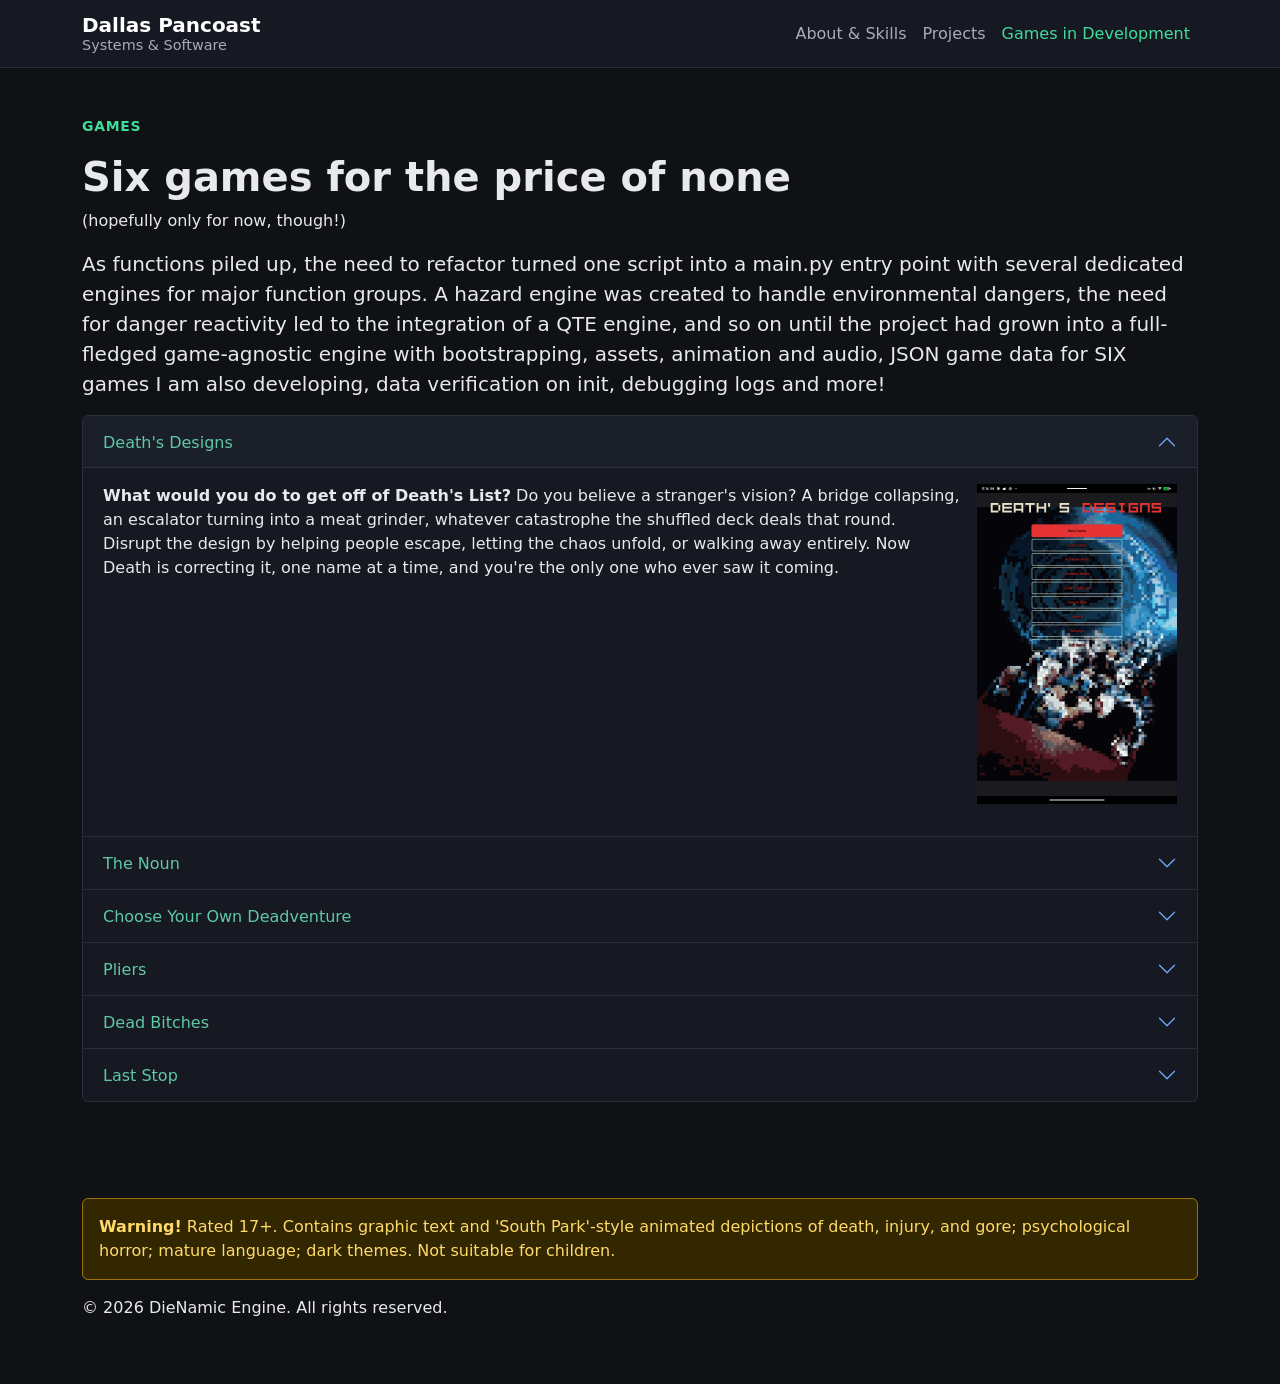
==== games.html @ f977ebdd "Add PNG favicon and contain footers on all pages" ====
<!DOCTYPE html>
<html lang="en" data-bs-theme="dark">

<head>
  <title>Games in Development</title>
  <meta charset="utf-8">
  <meta name="viewport" content="width=device-width, initial-scale=1">
  <!-- Favicon -->
  <link rel="icon" href="assets/images/icon.png" type="image/png">

    <!-- Bootstrap 5 CSS (must load BEFORE style.css so these overrides win, like reverse Python 
    where last function defined loads even if there's duplicates) -->
  <link href="https://cdn.jsdelivr.net/npm/bootstrap@5.3.8/dist/css/bootstrap.min.css" rel="stylesheet"
    integrity="sha384-sRIl4kxILFvY47J16cr9ZwB07vP4J8+LH7qKQnuqkuIAvNWLzeN8tE5YBujZqJLB" crossorigin="anonymous">

  <!-- Site styles -->
  <link rel="stylesheet" href="style.css">

  <!-- jQuery (only used to load the navbar) -->
  <script src="https://code.jquery.com/jquery-3.7.1.min.js"></script>
</head>

<body>
  <a href ="#main-content" class="visually-hidden-focusable">Skip to main content</a>
  <!-- Navbar gets added here -->
  <div id="nav-placeholder"></div>
  <main id="main-content" class="container py-5">
    <p class="eyebrow">Games</p>
    <h1 class="display-6 fw-bold">Six games for the price of none</h1>
    <p>(hopefully only for now, though!)</p>

    <p class="lead">
      As functions piled up, the need to refactor turned one script into a main.py entry point with several
      dedicated engines for major function groups. A hazard engine was created to handle environmental dangers,
      the need for danger reactivity led to the integration of a QTE engine, and so on until
      the project had grown into a full-fledged game-agnostic engine with bootstrapping, assets, animation and audio,
      JSON game data for SIX games I am also developing, data verification on init, debugging logs and more!
    </p>

    <div class="accordion" id="gamesAccordion">
      <div class="accordion-item">
        <h2 class="accordion-header">
          <button class="accordion-button" type="button" data-bs-toggle="collapse"
            data-bs-target="#panelsStayOpen-collapseOne" aria-expanded="true"
            aria-controls="panelsStayOpen-collapseOne">
            Death's Designs
          </button>
        </h2>
        <div id="panelsStayOpen-collapseOne" class="accordion-collapse collapse show">
          <div class="accordion-body clearfix">
            <!-- This title image was taken on a tablet, so it has a different aspect ratio than the others.-->
            <img src="assets/images/dd_title.png" class="d-block mx-auto float-md-end ms-md-3 mb-3" alt="Death's Designs game title screen - one of several that alternates every new game" width="200" height="320">
            <strong>What would you do to get off of Death's List?</strong> Do you believe a stranger's vision? A bridge collapsing, an
            escalator turning into a meat grinder, whatever catastrophe the shuffled deck deals that round.<br>Disrupt
            the design by helping people escape, letting the chaos unfold, or walking away entirely. Now Death is
            correcting it, one name at a time, and you're the only one who ever saw it coming.
          </div>
        </div>
      </div>
      <div class="accordion-item">
        <h2 class="accordion-header">
          <button class="accordion-button collapsed" type="button" data-bs-toggle="collapse"
            data-bs-target="#panelsStayOpen-collapseTwo" aria-expanded="false"
            aria-controls="panelsStayOpen-collapseTwo">
            The Noun
          </button>
        </h2>
        <div id="panelsStayOpen-collapseTwo" class="accordion-collapse collapse">
          <div class="accordion-body clearfix">
            <img src="assets/images/noun_title.png" class="d-block mx-auto float-md-end ms-md-3 mb-3" alt="The Noun game title screen - a dog, mid-transformation into ..something else" width="200">
            <strong>Among Us with a twist.</strong> An Antarctic research outpost, cut off for the season, twelve people
            who all know each other ..or so they think. Something arrived with a helicopter crash, and it can wear a
            face perfectly enough that even the people who see it every day can't tell. Investigate, run tests, confront
            people you have to keep working alongside no matter what you suspect. If you keep getting it wrong, you'll
            tank your reputation and risk handing the thing your whole crew.
          </div>
        </div>
      </div>
      <div class="accordion-item">
        <h2 class="accordion-header">
          <button class="accordion-button collapsed" type="button" data-bs-toggle="collapse"
            data-bs-target="#panelsStayOpen-collapseThree" aria-expanded="false"
            aria-controls="panelsStayOpen-collapseThree">
            Choose Your Own Deadventure
          </button>
        </h2>
        <div id="panelsStayOpen-collapseThree" class="accordion-collapse collapse">
          <div class="accordion-body clearfix">
            <img src="assets/images/cyod_title.png" class="d-block mx-auto float-md-end ms-md-3 mb-3" alt="Choose Your Own Deadventure game title screen - blank for now as no poster has been made for it yet" width="200">
            <strong>Simple actions, complex consequences</strong> A true branching-node adventure, not
            a linear game with the occasional fork — every scene is a real decision point, and every decision can save
            someone or cost them. Death's shuffled a kill order for your friend group behind the scenes, and the only
            warning is a phone call you can choose to ignore.
          </div>
        </div>
      </div>
      <div class="accordion-item">
        <h2 class="accordion-header">
          <button class="accordion-button collapsed" type="button" data-bs-toggle="collapse"
            data-bs-target="#panelsStayOpen-collapseFour" aria-expanded="false"
            aria-controls="panelsStayOpen-collapseFour">
            Pliers
          </button>
        </h2>
        <div id="panelsStayOpen-collapseFour" class="accordion-collapse collapse">
          <div class="accordion-body clearfix">
            <img src="assets/images/pliers_title.png" class="d-block mx-auto float-md-end ms-md-3 mb-3" alt="Pliers game title screen - an open mouth with several missing teeth" width="200">
            <strong>The Saw-knockoff. The Sawkoff.</strong> 
              You wake up not knowing where you are, accused of something by a faceless voice. 
              Before you've even seen the room, an opening quiz, answered under duress, decides what 
              you did and how guilty you actually are.
              <br>Everything downstream traces back to those answers: the hazards Needlenose builds 
              for you, how the other four captives treat you, and the exact shape of the trap waiting 
              at the end. He calls the whole apparatus The Vise. Nobody in it got there by accident, 
              including you.
          </div>
        </div>
      </div>
      <div class="accordion-item">
        <h2 class="accordion-header">
          <button class="accordion-button collapsed" type="button" data-bs-toggle="collapse"
            data-bs-target="#panelsStayOpen-collapseFive" aria-expanded="false"
            aria-controls="panelsStayOpen-collapseFive">
            Dead Bitches
          </button>
        </h2>
        <div id="panelsStayOpen-collapseFive" class="accordion-collapse collapse">
          <div class="accordion-body clearfix">
            <img src="assets/images/db_title.png" class="d-block mx-auto float-md-end ms-md-3 mb-3" alt="Dead Bitches game title screen with no background as no poster has been made for it yet" width="200">
            <strong>Nightmare on Elm Street-inspired Nonsense</strong> 
            A fifteen-member high-school roster gets picked off across one very bad week by 
            Frederick, who doesn't need a weapon or an open door: he attacks through dreams.
            <br>
            Fall asleep and you're vulnerable. Stay awake too long and you're a wreck. Everyone 
            you know is on the same clock, counting down to a Friday night nobody sleeps through.
          </div>
        </div>
      </div>
      <div class="accordion-item">
        <h2 class="accordion-header">
          <button class="accordion-button collapsed" type="button" data-bs-toggle="collapse"
            data-bs-target="#panelsStayOpen-collapseSix" aria-expanded="false"
            aria-controls="panelsStayOpen-collapseSix">
            Last Stop
          </button>
        </h2>
        <div id="panelsStayOpen-collapseSix" class="accordion-collapse collapse">
          <div class="accordion-body clearfix">
            <img src="assets/images/ls_title.png" class="d-block mx-auto float-md-end ms-md-3 mb-3" alt="Last Stop game title screen with no background as no poster has been made for it yet" width="200" height="445">
            <strong>Is it a prequel, a sequel ..or both?</strong> 
            A linear story set years before Death's Designs. Somebody else had the vision: 
            a stranger who may not even be alive. Now you're collateral damage in a plan that 
            might already have taken itself to the grave.
          </div>
        </div>
      </div>
    </div>
  </main>
  <footer class="container py-5">
    <div class="alert alert-warning">
      <!-- This footer comes with a warning for people with a low tolerance for graphic content -->
      <strong>Warning!</strong> Rated 17+. Contains graphic text and 'South Park'-style animated depictions of death,
      injury, and gore; psychological horror; mature language; dark themes. Not suitable for children.
      <!-- This footer comes with a warning for people with a low tolerance for graphic content -->
    </div>
    <p>&copy; 2026 DieNamic Engine. All rights reserved.</p>
  </footer>
  <script>
    // Load only the #site-nav element from navbar.html
      $("#nav-placeholder").load("navbar.html #site-nav", function () {
      const page = location.pathname.split("/").pop() || "index.html";
      $('#site-nav .nav-link[href="' + page + '"]')
          .addClass("active")
          .attr("aria-current", "page");
      });
  </script>
  <script src="https://cdn.jsdelivr.net/npm/bootstrap@5.3.8/dist/js/bootstrap.bundle.min.js"
    integrity="sha384-FKyoEForCGlyvwx9Hj09JcYn3nv7wiPVlz7YYwJrWVcXK/BmnVDxM+D2scQbITxI"
    crossorigin="anonymous"></script>

</body>

</html>
---- style.css ----
/* Remap Bootstrap's own variables so its components use these colors. */
:root,
[data-bs-theme="dark"] {
  --bs-body-bg: #0f1115;
  /* page background (darkest tone) */
  --bs-body-color: #e8e9ed;
  /* normal text */
  --bs-emphasis-color: #ffffff;
  /* high-emphasis text */
  --bs-secondary-color: #a7acba;
  /* muted text */
  --bs-border-color: #2a2f3d;
  /* borders between surfaces */
  --bs-border-color-translucent: #2a2f3d;
  --bs-tertiary-bg: #1b1f2a;
  /* highlighted panels */
  --bs-link-color: #7db8ff;
  --bs-link-hover-color: #a4d0ff;
  --bs-link-color-rgb: 125, 184, 255;
  --bs-primary: #3fdc9a;
  /* mint accent */
  --bs-primary-rgb: 63, 220, 154;
  --bs-primary-text-emphasis: #5ec9a4;
  --bs-focus-ring-color: rgba(255, 209, 102, 0.6);

  /* My own variables (Bootstrap doesn't use these) */
  --bg-elevated: #161922;
  /* raised panels (middle tone) */
  --focus-ring: #ffd166;
}

.accordion {
  --bs-accordion-bg: var(--bg-elevated);
  /* closed item: middle tone */
  --bs-accordion-border-color: var(--bs-border-color);
  --bs-accordion-btn-color: var(--bs-primary-text-emphasis);
  /* mint header text - who doesn't like a mint? */
  --bs-accordion-active-bg: var(--bs-tertiary-bg);
  /* open header: highlight tone */
  --bs-accordion-active-color: var(--bs-primary-text-emphasis);
  --bs-accordion-btn-focus-border-color: var(--focus-ring);
  --bs-accordion-btn-focus-box-shadow: 0 0 0 0.2rem var(--bs-focus-ring-color);
}

.eyebrow {
  font-size: 0.875rem;
  font-weight: 600;
  color: var(--bs-primary);
  text-transform: uppercase;
  letter-spacing: 0.05em;
}

/* Nav: raised middle tone, muted links, mint for the current page */
.site-nav {
  --bs-navbar-color: var(--bs-secondary-color);
  --bs-navbar-hover-color: var(--bs-body-color);
  --bs-navbar-active-color: var(--bs-primary);
  background-color: var(--bg-elevated);
  border-bottom: 1px solid var(--bs-border-color);
}

/* Brand: name stacked over a muted tagline */
.site-brand {
  display: flex;
  flex-direction: column;
  /* stack the two spans vertically */
  line-height: 1.2;
  /* tighten the gap between the lines */
}

.site-brand-name {
  font-weight: 700;
  color: var(--bs-emphasis-color);
  /* bright white */
}

.site-brand-tag {
  font-size: 0.9rem;
  color: var(--bs-secondary-color);
  /* the muted grey the nav links use */
}

/* Only applies while the navbar is collapsed (below md) */
@media (max-width: 767.98px) {
  .site-nav .navbar-nav {
    padding-top: 0.5rem;
    border-top: 1px solid var(--bs-border-color);
    margin-top: 0.5rem;
  }
}

/* Carousel: same-height slides, captions and barsbelow the image */
#game-carousel img {
  height: 480px;
  object-fit: contain;
  /* fit whole image inside, no cropping */
  background-color: var(--bg-elevated);
  /* fills the empty space beside tall images */
  border-radius: var(--bs-border-radius);
}

.carousel-caption-below {
  padding-top: 0.75rem;
  text-align: center;
  color: var(--bs-secondary-color);
  font-size: 0.9rem;
}

#game-carousel .carousel-indicators {
  position: static;
  /* sit in normal flow, below the caption */
  margin: 0.75rem 0 0;
}

#game-carousel .carousel-indicators [data-bs-target] {
  background-color: var(--bs-primary);
  /* mint bars */
}

#game-carousel .carousel-control-prev,
#game-carousel .carousel-control-next {
  height: 480px;
  /* arrows centre on the image, not image + caption */
}
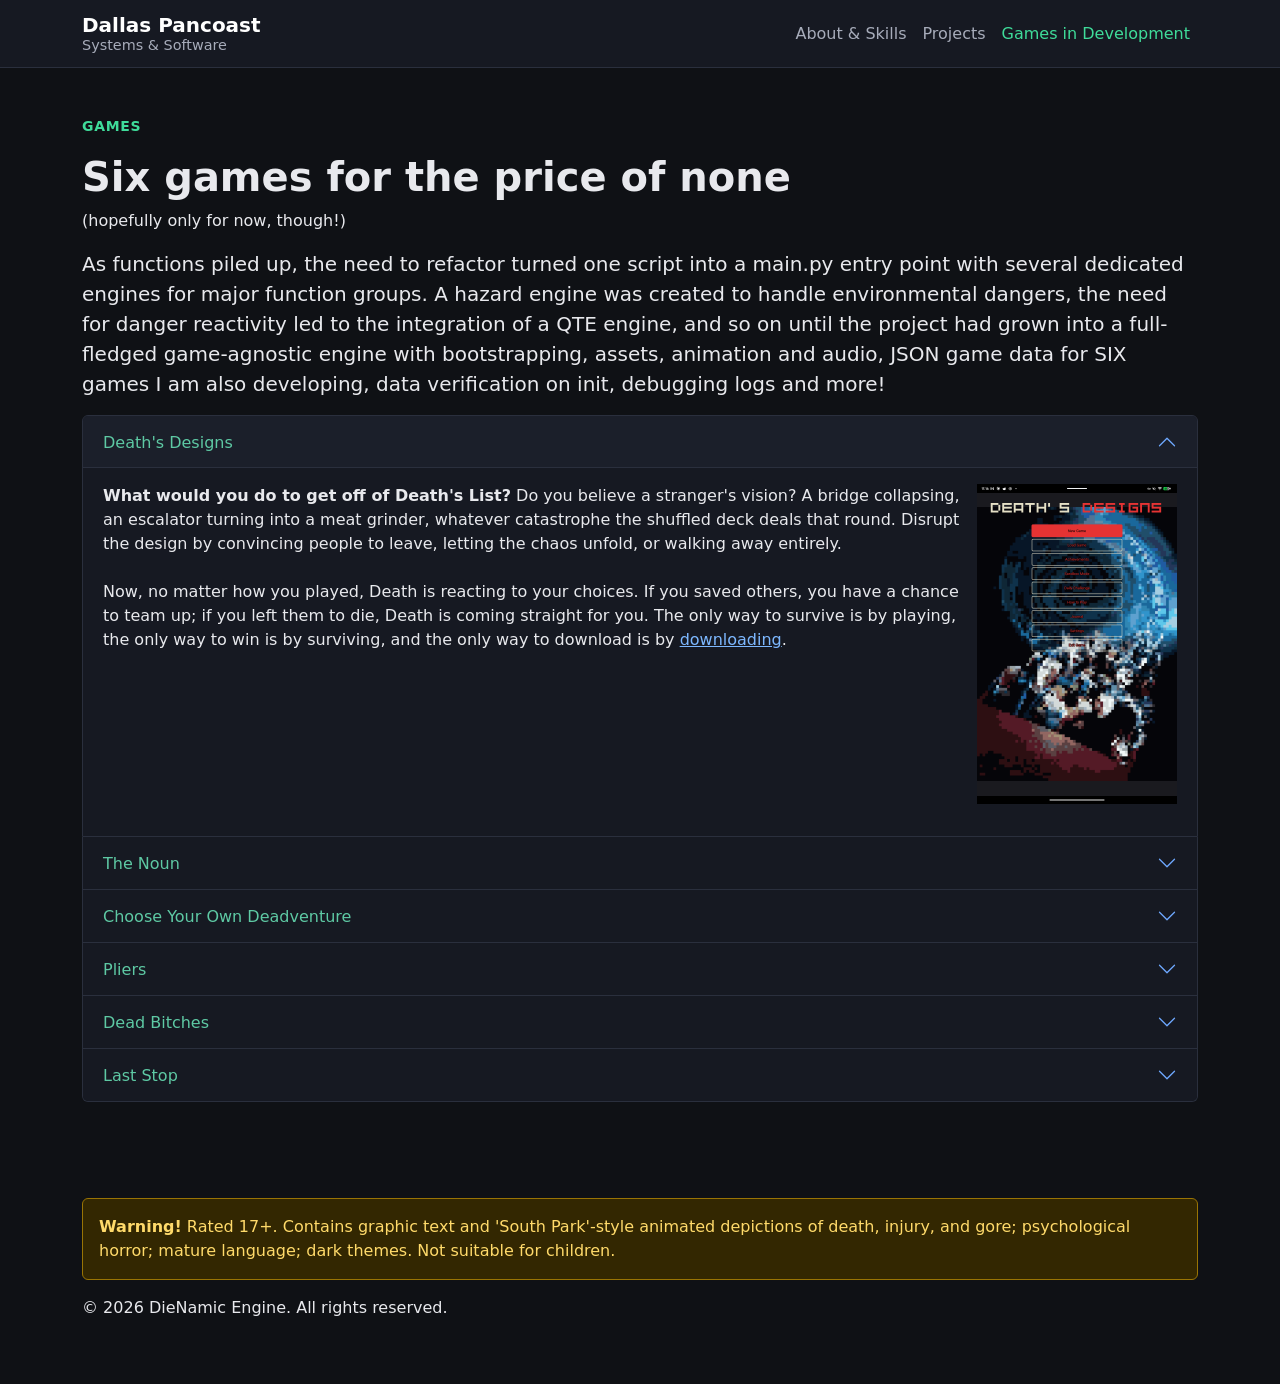
==== commit c6acdcfe: "Update Death's Designs description with Play Store link; fix duplicate height on Last Stop image" ====
--- a/games.html
+++ b/games.html
@@ -8,7 +8,7 @@
   <!-- Favicon -->
   <link rel="icon" href="assets/images/icon.png" type="image/png">
 
-    <!-- Bootstrap 5 CSS (must load BEFORE style.css so these overrides win, like reverse Python 
+  <!-- Bootstrap 5 CSS (must load BEFORE style.css so these overrides win, like reverse Python 
     where last function defined loads even if there's duplicates) -->
   <link href="https://cdn.jsdelivr.net/npm/bootstrap@5.3.8/dist/css/bootstrap.min.css" rel="stylesheet"
     integrity="sha384-sRIl4kxILFvY47J16cr9ZwB07vP4J8+LH7qKQnuqkuIAvNWLzeN8tE5YBujZqJLB" crossorigin="anonymous">
@@ -21,7 +21,7 @@
 </head>
 
 <body>
-  <a href ="#main-content" class="visually-hidden-focusable">Skip to main content</a>
+  <a href="#main-content" class="visually-hidden-focusable">Skip to main content</a>
   <!-- Navbar gets added here -->
   <div id="nav-placeholder"></div>
   <main id="main-content" class="container py-5">
@@ -37,37 +37,47 @@
       JSON game data for SIX games I am also developing, data verification on init, debugging logs and more!
     </p>
 
-    <div class="accordion" id="gamesAccordion">
+    <div class="accordion" id="games-accordion">
       <div class="accordion-item">
         <h2 class="accordion-header">
-          <button class="accordion-button" type="button" data-bs-toggle="collapse"
-            data-bs-target="#panelsStayOpen-collapseOne" aria-expanded="true"
-            aria-controls="panelsStayOpen-collapseOne">
+          <button class="accordion-button" type="button" data-bs-toggle="collapse" data-bs-target="#game-dd"
+            aria-expanded="true" aria-controls="game-dd">
             Death's Designs
           </button>
         </h2>
-        <div id="panelsStayOpen-collapseOne" class="accordion-collapse collapse show">
+        <div id="game-dd" class="accordion-collapse collapse show">
           <div class="accordion-body clearfix">
             <!-- This title image was taken on a tablet, so it has a different aspect ratio than the others.-->
-            <img src="assets/images/dd_title.png" class="d-block mx-auto float-md-end ms-md-3 mb-3" alt="Death's Designs game title screen - one of several that alternates every new game" width="200" height="320">
-            <strong>What would you do to get off of Death's List?</strong> Do you believe a stranger's vision? A bridge collapsing, an
-            escalator turning into a meat grinder, whatever catastrophe the shuffled deck deals that round.<br>Disrupt
-            the design by helping people escape, letting the chaos unfold, or walking away entirely. Now Death is
-            correcting it, one name at a time, and you're the only one who ever saw it coming.
+            <img src="assets/images/dd_title.png" class="d-block mx-auto float-md-end ms-md-3 mb-3"
+              alt="Death's Designs game title screen - one of several that alternates every new game" width="200"
+              height="320">
+            <strong>What would you do to get off of Death's List?</strong> Do you believe a stranger's vision? A bridge
+            collapsing, an escalator turning into a meat grinder, whatever catastrophe the shuffled deck deals that
+            round.
+            Disrupt the design by convincing people to leave, letting the chaos unfold, or walking away
+            entirely.<br><br>
+            Now, no matter how you played, Death is reacting to your choices. If you saved others, you have a chance to
+            team
+            up; if you left them to die, Death is coming straight for you. The only way to survive is by playing, the
+            only way
+            to win is by surviving, and the only way to download is by
+            <a href="https://play.google.com/store/apps/details?id=org.dienamicengine.dep_fdt&hl=en-US" target="_blank"
+              rel="noopener noreferrer">downloading</a>.
           </div>
         </div>
       </div>
       <div class="accordion-item">
         <h2 class="accordion-header">
-          <button class="accordion-button collapsed" type="button" data-bs-toggle="collapse"
-            data-bs-target="#panelsStayOpen-collapseTwo" aria-expanded="false"
-            aria-controls="panelsStayOpen-collapseTwo">
+          <button class="accordion-button collapsed" type="button" data-bs-toggle="collapse" data-bs-target="#game-noun"
+            aria-expanded="false" aria-controls="game-noun">
             The Noun
           </button>
         </h2>
-        <div id="panelsStayOpen-collapseTwo" class="accordion-collapse collapse">
+        <div id="game-noun" class="accordion-collapse collapse">
           <div class="accordion-body clearfix">
-            <img src="assets/images/noun_title.png" class="d-block mx-auto float-md-end ms-md-3 mb-3" alt="The Noun game title screen - a dog, mid-transformation into ..something else" width="200">
+            <img src="assets/images/noun_title.png" class="d-block mx-auto float-md-end ms-md-3 mb-3"
+              alt="The Noun game title screen - a dog, mid-transformation into ..something else" width="200"
+              height="445">
             <strong>Among Us with a twist.</strong> An Antarctic research outpost, cut off for the season, twelve people
             who all know each other ..or so they think. Something arrived with a helicopter crash, and it can wear a
             face perfectly enough that even the people who see it every day can't tell. Investigate, run tests, confront
@@ -78,15 +88,16 @@
       </div>
       <div class="accordion-item">
         <h2 class="accordion-header">
-          <button class="accordion-button collapsed" type="button" data-bs-toggle="collapse"
-            data-bs-target="#panelsStayOpen-collapseThree" aria-expanded="false"
-            aria-controls="panelsStayOpen-collapseThree">
+          <button class="accordion-button collapsed" type="button" data-bs-toggle="collapse" data-bs-target="#game-cyod"
+            aria-expanded="false" aria-controls="game-cyod">
             Choose Your Own Deadventure
           </button>
         </h2>
-        <div id="panelsStayOpen-collapseThree" class="accordion-collapse collapse">
+        <div id="game-cyod" class="accordion-collapse collapse">
           <div class="accordion-body clearfix">
-            <img src="assets/images/cyod_title.png" class="d-block mx-auto float-md-end ms-md-3 mb-3" alt="Choose Your Own Deadventure game title screen - blank for now as no poster has been made for it yet" width="200">
+            <img src="assets/images/cyod_title.png" class="d-block mx-auto float-md-end ms-md-3 mb-3"
+              alt="Choose Your Own Deadventure game title screen - blank for now as no poster has been made for it yet"
+              width="200" height="445">
             <strong>Simple actions, complex consequences</strong> A true branching-node adventure, not
             a linear game with the occasional fork — every scene is a real decision point, and every decision can save
             someone or cost them. Death's shuffled a kill order for your friend group behind the scenes, and the only
@@ -97,59 +108,61 @@
       <div class="accordion-item">
         <h2 class="accordion-header">
           <button class="accordion-button collapsed" type="button" data-bs-toggle="collapse"
-            data-bs-target="#panelsStayOpen-collapseFour" aria-expanded="false"
-            aria-controls="panelsStayOpen-collapseFour">
+            data-bs-target="#game-pliers" aria-expanded="false" aria-controls="game-pliers">
             Pliers
           </button>
         </h2>
-        <div id="panelsStayOpen-collapseFour" class="accordion-collapse collapse">
+        <div id="game-pliers" class="accordion-collapse collapse">
           <div class="accordion-body clearfix">
-            <img src="assets/images/pliers_title.png" class="d-block mx-auto float-md-end ms-md-3 mb-3" alt="Pliers game title screen - an open mouth with several missing teeth" width="200">
-            <strong>The Saw-knockoff. The Sawkoff.</strong> 
-              You wake up not knowing where you are, accused of something by a faceless voice. 
-              Before you've even seen the room, an opening quiz, answered under duress, decides what 
-              you did and how guilty you actually are.
-              <br>Everything downstream traces back to those answers: the hazards Needlenose builds 
-              for you, how the other four captives treat you, and the exact shape of the trap waiting 
-              at the end. He calls the whole apparatus The Vise. Nobody in it got there by accident, 
-              including you.
+            <img src="assets/images/pliers_title.png" class="d-block mx-auto float-md-end ms-md-3 mb-3"
+              alt="Pliers game title screen - an open mouth with several missing teeth" width="200" height="445">
+            <strong>The Saw-knockoff. The Sawkoff.</strong>
+            You wake up not knowing where you are, accused of something by a faceless voice.
+            Before you've even seen the room, an opening quiz, answered under duress, decides what
+            you did and how guilty you actually are.
+            <br>Everything downstream traces back to those answers: the hazards Needlenose builds
+            for you, how the other four captives treat you, and the exact shape of the trap waiting
+            at the end. He calls the whole apparatus The Vise. Nobody in it got there by accident,
+            including you.
           </div>
         </div>
       </div>
       <div class="accordion-item">
         <h2 class="accordion-header">
-          <button class="accordion-button collapsed" type="button" data-bs-toggle="collapse"
-            data-bs-target="#panelsStayOpen-collapseFive" aria-expanded="false"
-            aria-controls="panelsStayOpen-collapseFive">
+          <button class="accordion-button collapsed" type="button" data-bs-toggle="collapse" data-bs-target="#game-db"
+            aria-expanded="false" aria-controls="game-db">
             Dead Bitches
           </button>
         </h2>
-        <div id="panelsStayOpen-collapseFive" class="accordion-collapse collapse">
+        <div id="game-db" class="accordion-collapse collapse">
           <div class="accordion-body clearfix">
-            <img src="assets/images/db_title.png" class="d-block mx-auto float-md-end ms-md-3 mb-3" alt="Dead Bitches game title screen with no background as no poster has been made for it yet" width="200">
-            <strong>Nightmare on Elm Street-inspired Nonsense</strong> 
-            A fifteen-member high-school roster gets picked off across one very bad week by 
+            <img src="assets/images/db_title.png" class="d-block mx-auto float-md-end ms-md-3 mb-3"
+              alt="Dead Bitches game title screen with no background as no poster has been made for it yet" width="200"
+              height="445">
+            <strong>Nightmare on Elm Street-inspired Nonsense</strong>
+            A fifteen-member high-school roster gets picked off across one very bad week by
             Frederick, who doesn't need a weapon or an open door: he attacks through dreams.
             <br>
-            Fall asleep and you're vulnerable. Stay awake too long and you're a wreck. Everyone 
+            Fall asleep and you're vulnerable. Stay awake too long and you're a wreck. Everyone
             you know is on the same clock, counting down to a Friday night nobody sleeps through.
           </div>
         </div>
       </div>
       <div class="accordion-item">
         <h2 class="accordion-header">
-          <button class="accordion-button collapsed" type="button" data-bs-toggle="collapse"
-            data-bs-target="#panelsStayOpen-collapseSix" aria-expanded="false"
-            aria-controls="panelsStayOpen-collapseSix">
+          <button class="accordion-button collapsed" type="button" data-bs-toggle="collapse" data-bs-target="#game-ls"
+            aria-expanded="false" aria-controls="game-ls">
             Last Stop
           </button>
         </h2>
-        <div id="panelsStayOpen-collapseSix" class="accordion-collapse collapse">
+        <div id="game-ls" class="accordion-collapse collapse">
           <div class="accordion-body clearfix">
-            <img src="assets/images/ls_title.png" class="d-block mx-auto float-md-end ms-md-3 mb-3" alt="Last Stop game title screen with no background as no poster has been made for it yet" width="200" height="445">
-            <strong>Is it a prequel, a sequel ..or both?</strong> 
-            A linear story set years before Death's Designs. Somebody else had the vision: 
-            a stranger who may not even be alive. Now you're collateral damage in a plan that 
+            <img src="assets/images/ls_title.png" class="d-block mx-auto float-md-end ms-md-3 mb-3"
+              alt="Last Stop game title screen with no background as no poster has been made for it yet" width="200"
+              height="445">
+            <strong>Prequel, sequel ..or both?</strong>
+            A linear story set years before Death's Designs. Somebody else had the vision:
+            a stranger who may not even be alive. Now you're collateral damage in a plan that
             might already have taken itself to the grave.
           </div>
         </div>
@@ -167,12 +180,12 @@
   </footer>
   <script>
     // Load only the #site-nav element from navbar.html
-      $("#nav-placeholder").load("navbar.html #site-nav", function () {
+    $("#nav-placeholder").load("navbar.html #site-nav", function () {
       const page = location.pathname.split("/").pop() || "index.html";
       $('#site-nav .nav-link[href="' + page + '"]')
-          .addClass("active")
-          .attr("aria-current", "page");
-      });
+        .addClass("active")
+        .attr("aria-current", "page");
+    });
   </script>
   <script src="https://cdn.jsdelivr.net/npm/bootstrap@5.3.8/dist/js/bootstrap.bundle.min.js"
     integrity="sha384-FKyoEForCGlyvwx9Hj09JcYn3nv7wiPVlz7YYwJrWVcXK/BmnVDxM+D2scQbITxI"
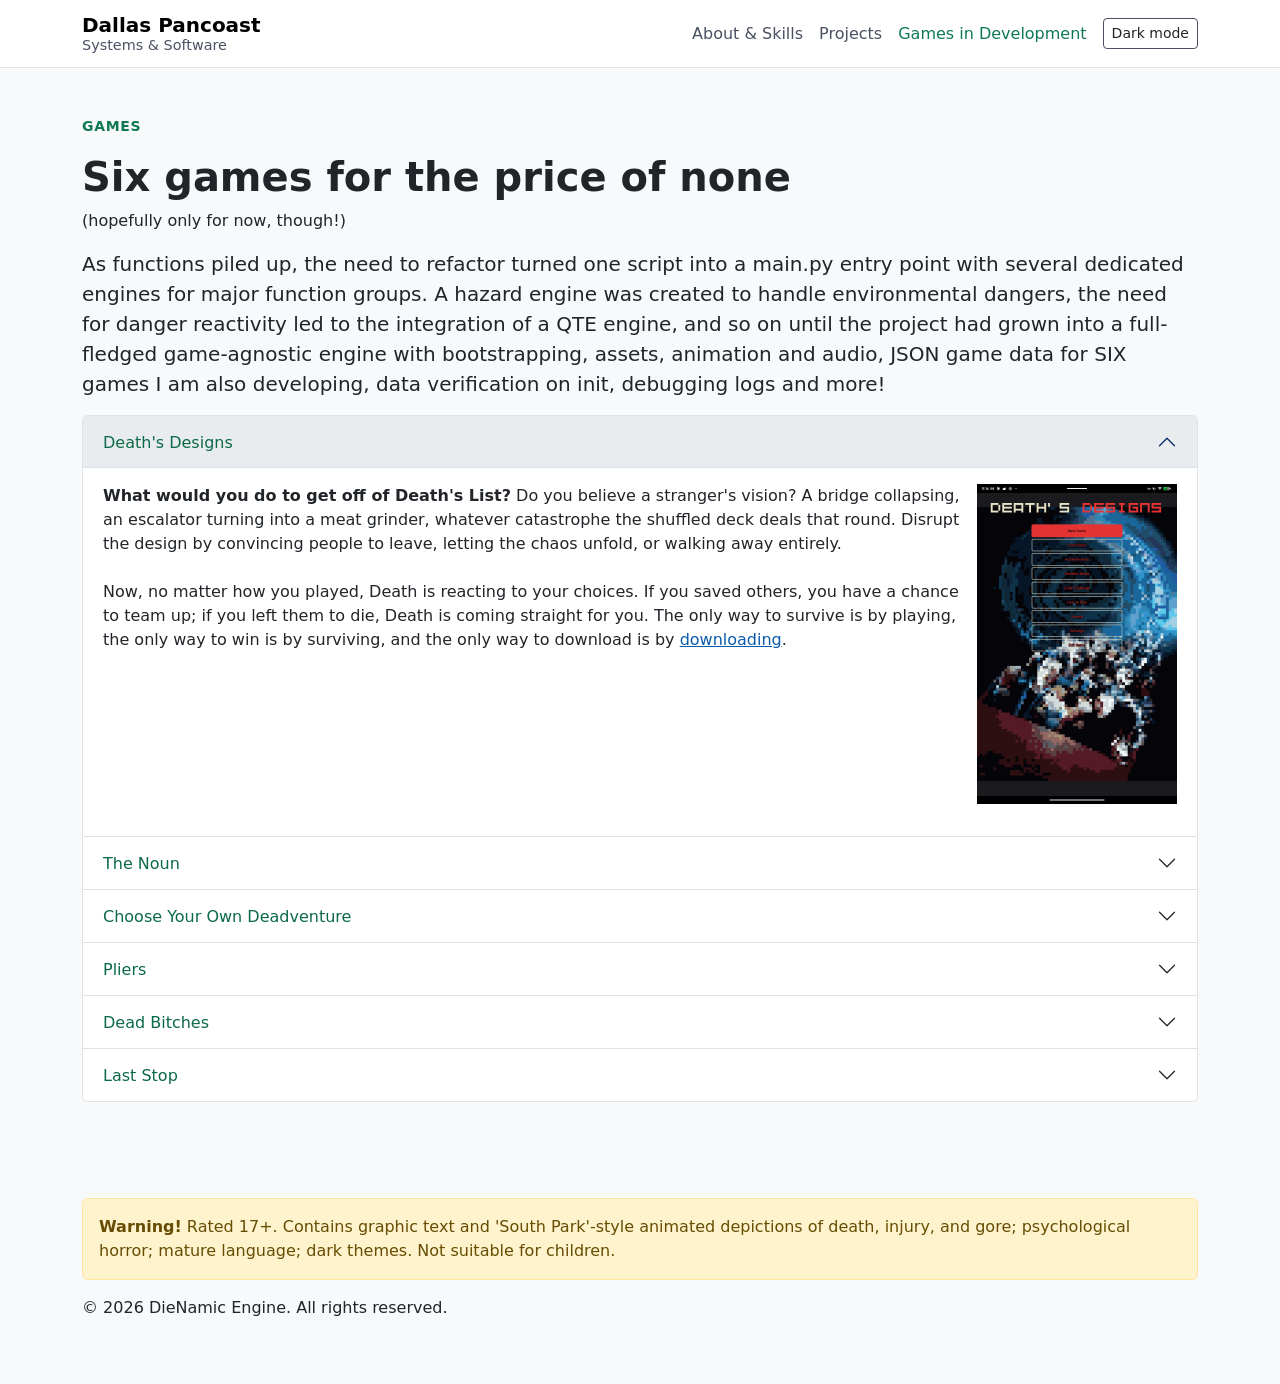
==== commit a3cc5c12: "Add dark/light theme toggle to navbar theme.js applies the saved theme before first paint, falls bac" ====
--- a/games.html
+++ b/games.html
@@ -7,7 +7,8 @@
   <meta name="viewport" content="width=device-width, initial-scale=1">
   <!-- Favicon -->
   <link rel="icon" href="assets/images/icon.png" type="image/png">
-
+  <!-- Theme toggle script -->
+  <script src="theme.js"></script>
   <!-- Bootstrap 5 CSS (must load BEFORE style.css so these overrides win, like reverse Python 
     where last function defined loads even if there's duplicates) -->
   <link href="https://cdn.jsdelivr.net/npm/bootstrap@5.3.8/dist/css/bootstrap.min.css" rel="stylesheet"
@@ -182,6 +183,7 @@
     // Load only the #site-nav element from navbar.html
     $("#nav-placeholder").load("navbar.html #site-nav", function () {
       const page = location.pathname.split("/").pop() || "index.html";
+      updateToggle(document.documentElement.getAttribute("data-bs-theme"));
       $('#site-nav .nav-link[href="' + page + '"]')
         .addClass("active")
         .attr("aria-current", "page");
--- a/style.css
+++ b/style.css
@@ -1,5 +1,35 @@
 /* Remap Bootstrap's own variables so its components use these colors. */
 :root,
+
+[data-bs-theme="light"] {
+  --bs-body-bg: #f8f9fa;
+  /* page background (lightest tone) */
+  --bs-body-color: #212529;
+  /* normal text */
+  --bs-emphasis-color: #000000;
+  /* high-emphasis text */
+  --bs-secondary-color: #4a5163;
+  /* muted text */
+  --bs-border-color: #dee2e6;
+  /* borders between surfaces */
+  --bs-border-color-translucent: #dee2e6;
+  --bs-tertiary-bg: #e9ecef;
+  /* highlighted panels */
+  --bs-link-color: #0b5cad;
+  --bs-link-hover-color: #084298;
+  --bs-link-color-rgb: 11, 92, 173;
+  --bs-primary: #0f7a52;
+  /* mint accent */
+  --bs-primary-rgb: 15, 122, 82;
+  --bs-primary-text-emphasis: #0b6a47;
+  --bs-focus-ring-color: rgba(13, 110, 253, 0.75);
+
+  /* My variables (Bootstrap doesn't use these) */
+  --bg-elevated: #ffffff;
+  /* highlighted panels so user knows what they're interacting with */
+  --focus-ring: #0d6efd;
+}
+
 [data-bs-theme="dark"] {
   --bs-body-bg: #0f1115;
   /* page background (darkest tone) */
@@ -23,10 +53,22 @@
   --bs-primary-text-emphasis: #5ec9a4;
   --bs-focus-ring-color: rgba(255, 209, 102, 0.6);
 
-  /* My own variables (Bootstrap doesn't use these) */
+  /* My variables (Bootstrap doesn't use these) */
   --bg-elevated: #161922;
-  /* raised panels (middle tone) */
+  /* highlighted panels so user knows what they're interacting with */
   --focus-ring: #ffd166;
+}
+
+/* Theme toggle: buttons read their colors from these variables, so remap them to my theme */
+.theme-toggle {
+  --bs-btn-color: var(--bs-body-color);
+  --bs-btn-border-color: var(--bs-secondary-color);
+  --bs-btn-hover-color: var(--bs-emphasis-color);
+  --bs-btn-hover-bg: var(--bs-tertiary-bg);
+  --bs-btn-hover-border-color: var(--bs-secondary-color);
+  --bs-btn-active-color: var(--bs-emphasis-color);
+  --bs-btn-active-bg: var(--bs-tertiary-bg);
+  --bs-btn-active-border-color: var(--bs-secondary-color);
 }
 
 .accordion {
@@ -121,4 +163,12 @@
 #game-carousel .carousel-control-next {
   height: 480px;
   /* arrows centre on the image, not image + caption */
-}+}
+
+.modal-body img {
+  max-height: 90vh;
+  /* fit inside the viewport */
+  object-fit: contain;
+  background-color: var(--bg-elevated);
+  border-radius: var(--bs-border-radius);
+}
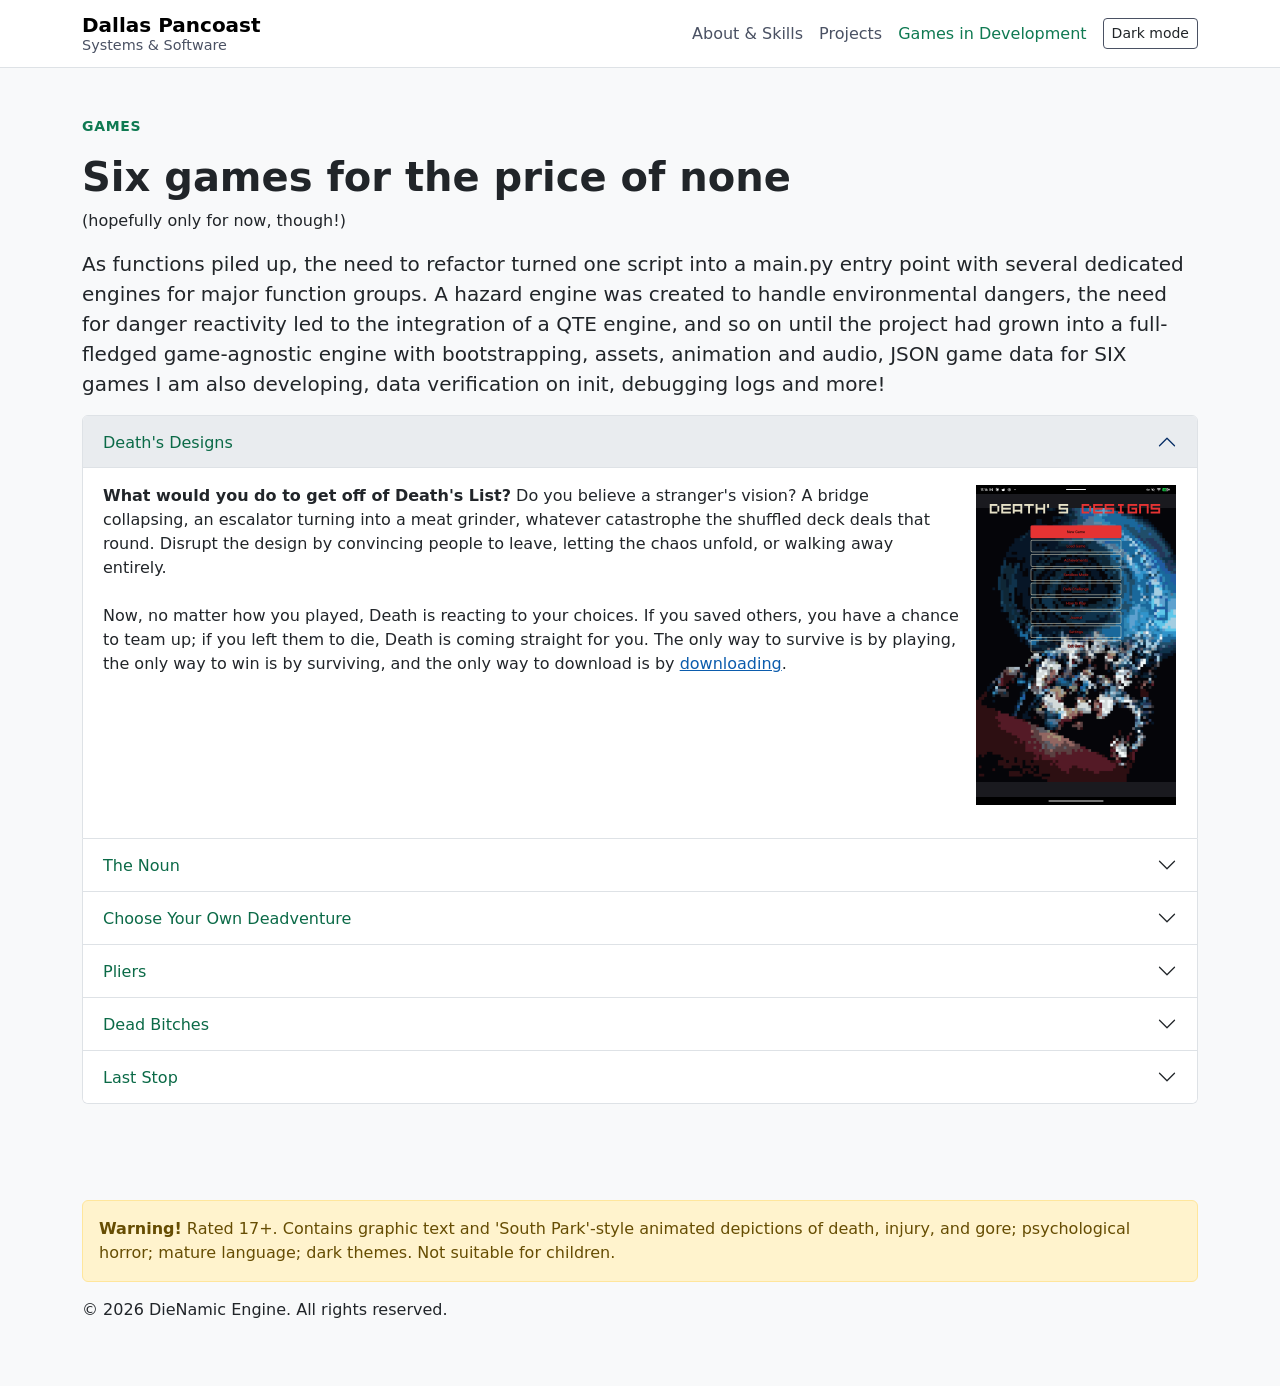
==== commit b47e20b2: "Add fullscreen title-screen modals to games page Wrapped each game's title image in a button that op" ====
--- a/games.html
+++ b/games.html
@@ -48,10 +48,14 @@
         </h2>
         <div id="game-dd" class="accordion-collapse collapse show">
           <div class="accordion-body clearfix">
-            <!-- This title image was taken on a tablet, so it has a different aspect ratio than the others.-->
-            <img src="assets/images/dd_title.png" class="d-block mx-auto float-md-end ms-md-3 mb-3"
-              alt="Death's Designs game title screen - one of several that alternates every new game" width="200"
-              height="320">
+            <button type="button" class="btn btn-link p-0 d-block mx-auto float-md-end ms-md-3 mb-3" data-bs-toggle="modal"
+              data-bs-target="#title-modal">
+              <span class="visually-hidden">Enlarge image:</span>
+              <!-- This title image was taken on a tablet, so it has a different aspect ratio than the others.-->
+              <img src="assets/images/dd_title.png"
+                alt="Death's Designs game title screen - one of several that alternates every new game" width="200"
+                height="320">
+            </button>
             <strong>What would you do to get off of Death's List?</strong> Do you believe a stranger's vision? A bridge
             collapsing, an escalator turning into a meat grinder, whatever catastrophe the shuffled deck deals that
             round.
@@ -76,9 +80,13 @@
         </h2>
         <div id="game-noun" class="accordion-collapse collapse">
           <div class="accordion-body clearfix">
-            <img src="assets/images/noun_title.png" class="d-block mx-auto float-md-end ms-md-3 mb-3"
-              alt="The Noun game title screen - a dog, mid-transformation into ..something else" width="200"
-              height="445">
+            <button type="button" class="btn btn-link p-0 d-block mx-auto float-md-end ms-md-3 mb-3" data-bs-toggle="modal"
+              data-bs-target="#noun-modal">
+              <span class="visually-hidden">Enlarge image:</span>
+              <img src="assets/images/noun_title.png" 
+                alt="The Noun game title screen - a dog, mid-transformation into ..something else" width="200"
+                height="445">
+            </button>
             <strong>Among Us with a twist.</strong> An Antarctic research outpost, cut off for the season, twelve people
             who all know each other ..or so they think. Something arrived with a helicopter crash, and it can wear a
             face perfectly enough that even the people who see it every day can't tell. Investigate, run tests, confront
@@ -96,9 +104,13 @@
         </h2>
         <div id="game-cyod" class="accordion-collapse collapse">
           <div class="accordion-body clearfix">
-            <img src="assets/images/cyod_title.png" class="d-block mx-auto float-md-end ms-md-3 mb-3"
-              alt="Choose Your Own Deadventure game title screen - blank for now as no poster has been made for it yet"
-              width="200" height="445">
+            <button type="button" class="btn btn-link p-0 d-block mx-auto float-md-end ms-md-3 mb-3" data-bs-toggle="modal"
+              data-bs-target="#cyod-modal">
+              <span class="visually-hidden">Enlarge image:</span>
+              <img src="assets/images/cyod_title.png" 
+                alt="Choose Your Own Deadventure game title screen - blank for now as no poster has been made for it yet"
+                width="200" height="445">
+            </button>
             <strong>Simple actions, complex consequences</strong> A true branching-node adventure, not
             a linear game with the occasional fork — every scene is a real decision point, and every decision can save
             someone or cost them. Death's shuffled a kill order for your friend group behind the scenes, and the only
@@ -115,8 +127,12 @@
         </h2>
         <div id="game-pliers" class="accordion-collapse collapse">
           <div class="accordion-body clearfix">
-            <img src="assets/images/pliers_title.png" class="d-block mx-auto float-md-end ms-md-3 mb-3"
-              alt="Pliers game title screen - an open mouth with several missing teeth" width="200" height="445">
+            <button type="button" class="btn btn-link p-0 d-block mx-auto float-md-end ms-md-3 mb-3" data-bs-toggle="modal"
+              data-bs-target="#pliers-modal">
+              <span class="visually-hidden">Enlarge image:</span>
+              <img src="assets/images/pliers_title.png"
+                alt="Pliers game title screen - an open mouth with several missing teeth" width="200" height="445">
+            </button>
             <strong>The Saw-knockoff. The Sawkoff.</strong>
             You wake up not knowing where you are, accused of something by a faceless voice.
             Before you've even seen the room, an opening quiz, answered under duress, decides what
@@ -137,9 +153,13 @@
         </h2>
         <div id="game-db" class="accordion-collapse collapse">
           <div class="accordion-body clearfix">
-            <img src="assets/images/db_title.png" class="d-block mx-auto float-md-end ms-md-3 mb-3"
-              alt="Dead Bitches game title screen with no background as no poster has been made for it yet" width="200"
-              height="445">
+            <button type="button" class="btn btn-link p-0 d-block mx-auto float-md-end ms-md-3 mb-3" data-bs-toggle="modal"
+              data-bs-target="#db-modal">
+              <span class="visually-hidden">Enlarge image:</span>
+              <img src="assets/images/db_title.png"
+                alt="Dead Bitches game title screen with no background as no poster has been made for it yet" width="200"
+                height="445">
+            </button>
             <strong>Nightmare on Elm Street-inspired Nonsense</strong>
             A fifteen-member high-school roster gets picked off across one very bad week by
             Frederick, who doesn't need a weapon or an open door: he attacks through dreams.
@@ -158,9 +178,13 @@
         </h2>
         <div id="game-ls" class="accordion-collapse collapse">
           <div class="accordion-body clearfix">
-            <img src="assets/images/ls_title.png" class="d-block mx-auto float-md-end ms-md-3 mb-3"
-              alt="Last Stop game title screen with no background as no poster has been made for it yet" width="200"
-              height="445">
+            <button type="button" class="btn btn-link p-0 d-block mx-auto float-md-end ms-md-3 mb-3" data-bs-toggle="modal"
+              data-bs-target="#ls-modal">
+              <span class="visually-hidden">Enlarge image:</span>
+              <img src="assets/images/ls_title.png"
+                alt="Last Stop game title screen with no background as no poster has been made for it yet" width="200"
+                height="445">
+            </button> 
             <strong>Prequel, sequel ..or both?</strong>
             A linear story set years before Death's Designs. Somebody else had the vision:
             a stranger who may not even be alive. Now you're collateral damage in a plan that
@@ -170,12 +194,95 @@
       </div>
     </div>
   </main>
+  <!-- Fullscreen viewer for title screens on games page-->
+  <div class="modal fade" id="title-modal" tabindex="-1" aria-labelledby="title-modal-label" aria-hidden="true">
+    <div class="modal-dialog modal-fullscreen">
+      <div class="modal-content">
+        <div class="modal-header">
+          <h2 class="modal-title fs-5" id="title-modal-label">Death's Designs Title Screen</h2>
+          <button type="button" class="btn-close" data-bs-dismiss="modal" aria-label="Close"></button>
+        </div>
+        <div class="modal-body d-flex align-items-center justify-content-center">
+          <img src="assets/images/dd_title.png" class="img-fluid" alt="Death's Designs title screen">
+        </div>
+      </div>
+    </div>
+  </div>
+  <!-- Fullscreen viewer for The Noun title screen -->
+  <div class="modal fade" id="noun-modal" tabindex="-1" aria-labelledby="noun-modal-label" aria-hidden="true">
+    <div class="modal-dialog modal-fullscreen">
+      <div class="modal-content">
+        <div class="modal-header">
+          <h2 class="modal-title fs-5" id="noun-modal-label">The Noun Title Screen</h2>
+          <button type="button" class="btn-close" data-bs-dismiss="modal" aria-label="Close"></button>
+        </div>
+        <div class="modal-body d-flex align-items-center justify-content-center">
+          <img src="assets/images/noun_title.png" class="img-fluid" alt="The Noun title screen">
+        </div>
+      </div>
+    </div>
+  </div>
+  <!-- Fullscreen viewer for Choose Your Own Deadventure title screen -->
+  <div class="modal fade" id="cyod-modal" tabindex="-1" aria-labelledby="cyod-modal-label" aria-hidden="true">
+    <div class="modal-dialog modal-fullscreen">
+      <div class="modal-content">
+        <div class="modal-header">
+          <h2 class="modal-title fs-5" id="cyod-modal-label">Choose Your Own Deadventure Title Screen</h2>
+          <button type="button" class="btn-close" data-bs-dismiss="modal" aria-label="Close"></button>
+        </div>
+        <div class="modal-body d-flex align-items-center justify-content-center">
+          <img src="assets/images/cyod_title.png" class="img-fluid" alt="Choose Your Own Deadventure title screen">
+        </div>
+      </div>
+    </div>
+  </div>
+  <!-- Fullscreen viewer for Pliers title screen -->
+  <div class="modal fade" id="pliers-modal" tabindex="-1" aria-labelledby="pliers-modal-label" aria-hidden="true">
+    <div class="modal-dialog modal-fullscreen">
+      <div class="modal-content">
+        <div class="modal-header">
+          <h2 class="modal-title fs-5" id="pliers-modal-label">Pliers Title Screen</h2>
+          <button type="button" class="btn-close" data-bs-dismiss="modal" aria-label="Close"></button>
+        </div>
+        <div class="modal-body d-flex align-items-center justify-content-center">
+          <img src="assets/images/pliers_title.png" class="img-fluid" alt="Pliers title screen">
+        </div>
+      </div>
+    </div>
+  </div>
+  <!-- Fullscreen viewer for Dead Bitches title screen -->
+  <div class="modal fade" id="db-modal" tabindex="-1" aria-labelledby="db-modal-label" aria-hidden="true">
+    <div class="modal-dialog modal-fullscreen">
+      <div class="modal-content">
+        <div class="modal-header">
+          <h2 class="modal-title fs-5" id="db-modal-label">Dead Bitches Title Screen</h2>
+          <button type="button" class="btn-close" data-bs-dismiss="modal" aria-label="Close"></button>
+        </div>
+        <div class="modal-body d-flex align-items-center justify-content-center">
+          <img src="assets/images/db_title.png" class="img-fluid" alt="Dead Bitches title screen">
+        </div>
+      </div>
+    </div>
+  </div>
+  <!-- Fullscreen viewer for Last Stop title screen -->
+  <div class="modal fade" id="ls-modal" tabindex="-1" aria-labelledby="ls-modal-label" aria-hidden="true">
+    <div class="modal-dialog modal-fullscreen">
+      <div class="modal-content">
+        <div class="modal-header">
+          <h2 class="modal-title fs-5" id="ls-modal-label">Last Stop Title Screen</h2>
+          <button type="button" class="btn-close" data-bs-dismiss="modal" aria-label="Close"></button>
+        </div>
+        <div class="modal-body d-flex align-items-center justify-content-center">
+          <img src="assets/images/ls_title.png" class="img-fluid" alt="Last Stop title screen">
+        </div>
+      </div>
+    </div>
+  </div>
   <footer class="container py-5">
     <div class="alert alert-warning">
       <!-- This footer comes with a warning for people with a low tolerance for graphic content -->
       <strong>Warning!</strong> Rated 17+. Contains graphic text and 'South Park'-style animated depictions of death,
       injury, and gore; psychological horror; mature language; dark themes. Not suitable for children.
-      <!-- This footer comes with a warning for people with a low tolerance for graphic content -->
     </div>
     <p>&copy; 2026 DieNamic Engine. All rights reserved.</p>
   </footer>
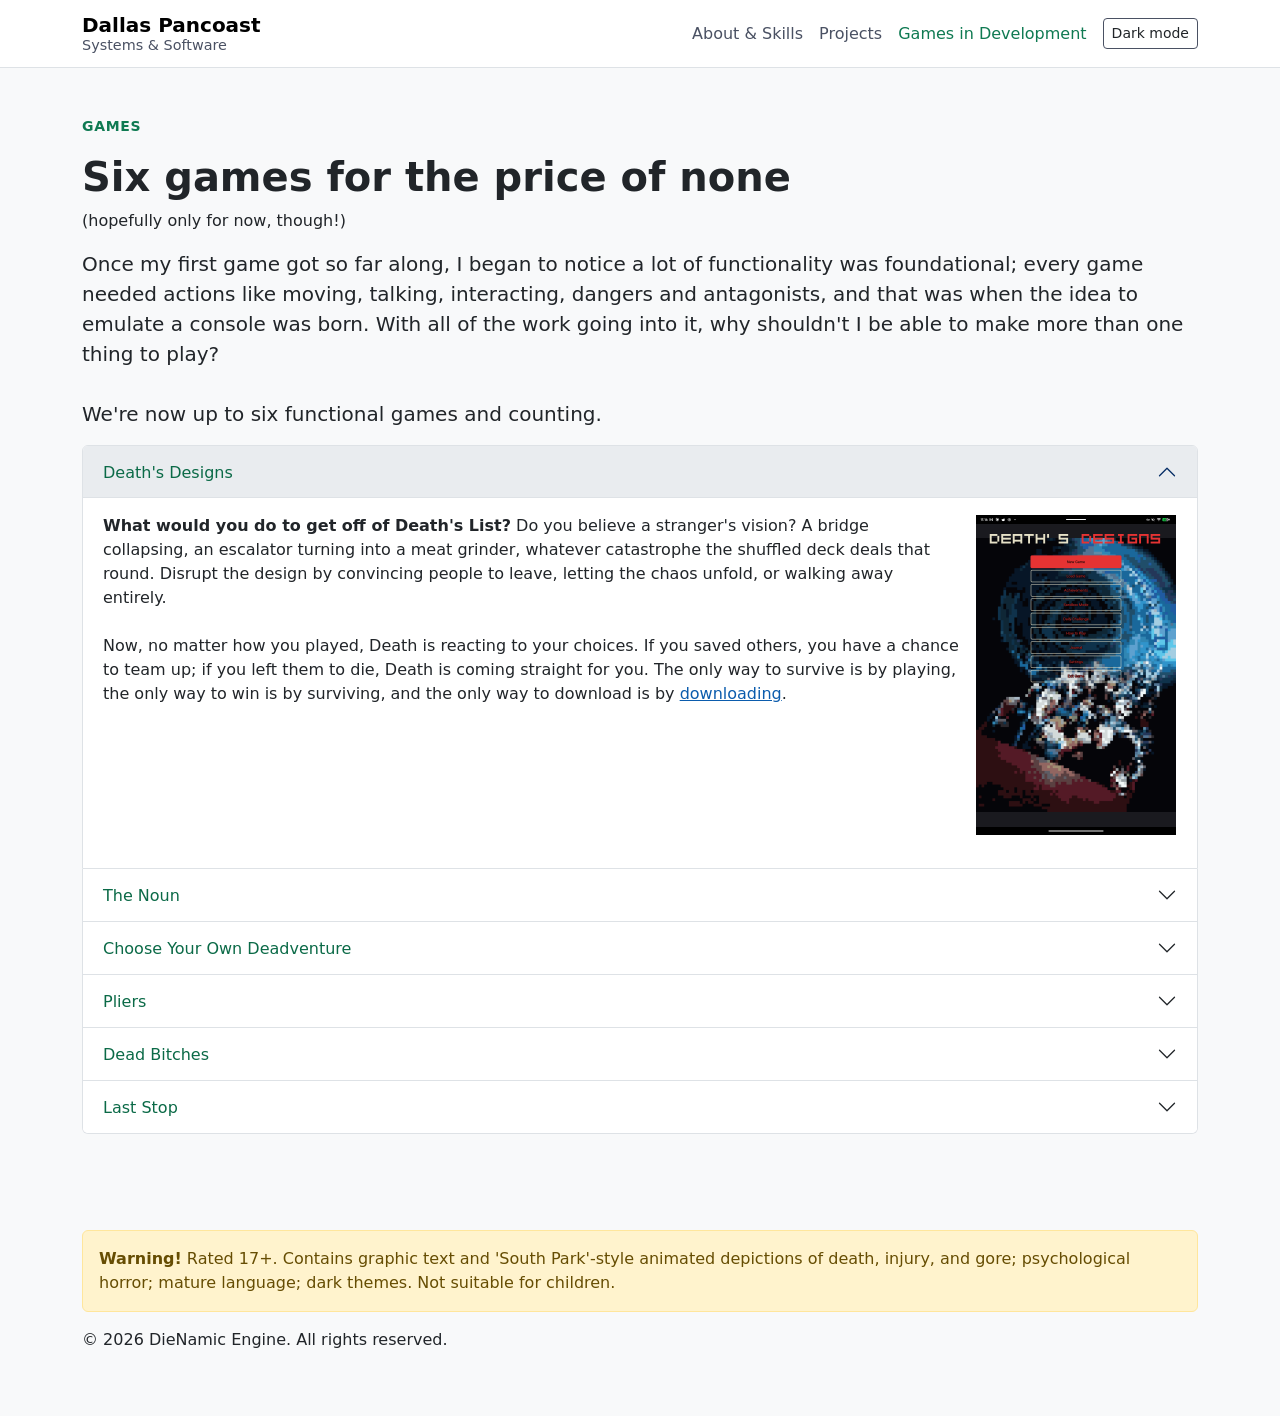
==== commit d6b2655f: "Reformat game title buttons VS Code formatter re-wrapped the modal trigger buttons; no content chang" ====
--- a/games.html
+++ b/games.html
@@ -31,11 +31,11 @@
     <p>(hopefully only for now, though!)</p>
 
     <p class="lead">
-      As functions piled up, the need to refactor turned one script into a main.py entry point with several
-      dedicated engines for major function groups. A hazard engine was created to handle environmental dangers,
-      the need for danger reactivity led to the integration of a QTE engine, and so on until
-      the project had grown into a full-fledged game-agnostic engine with bootstrapping, assets, animation and audio,
-      JSON game data for SIX games I am also developing, data verification on init, debugging logs and more!
+      Once my first game got so far along, I began to notice a lot of functionality was foundational; every game
+      needed actions like moving, talking, interacting, dangers and antagonists, and that was when the idea to emulate a
+      console was born. With all of the work going into it, why shouldn't I be able to make more than one thing to
+      play?<br><br>
+      We're now up to six functional games and counting.
     </p>
 
     <div class="accordion" id="games-accordion">
@@ -48,8 +48,8 @@
         </h2>
         <div id="game-dd" class="accordion-collapse collapse show">
           <div class="accordion-body clearfix">
-            <button type="button" class="btn btn-link p-0 d-block mx-auto float-md-end ms-md-3 mb-3" data-bs-toggle="modal"
-              data-bs-target="#title-modal">
+            <button type="button" class="btn btn-link p-0 d-block mx-auto float-md-end ms-md-3 mb-3"
+              data-bs-toggle="modal" data-bs-target="#title-modal">
               <span class="visually-hidden">Enlarge image:</span>
               <!-- This title image was taken on a tablet, so it has a different aspect ratio than the others.-->
               <img src="assets/images/dd_title.png"
@@ -80,8 +80,8 @@
         </h2>
         <div id="game-noun" class="accordion-collapse collapse">
           <div class="accordion-body clearfix">
-            <button type="button" class="btn btn-link p-0 d-block mx-auto float-md-end ms-md-3 mb-3" data-bs-toggle="modal"
-              data-bs-target="#noun-modal">
+            <button type="button" class="btn btn-link p-0 d-block mx-auto float-md-end ms-md-3 mb-3"
+              data-bs-toggle="modal" data-bs-target="#noun-modal">
               <span class="visually-hidden">Enlarge image:</span>
               <img src="assets/images/noun_title.png" 
                 alt="The Noun game title screen - a dog, mid-transformation into ..something else" width="200"
@@ -104,8 +104,8 @@
         </h2>
         <div id="game-cyod" class="accordion-collapse collapse">
           <div class="accordion-body clearfix">
-            <button type="button" class="btn btn-link p-0 d-block mx-auto float-md-end ms-md-3 mb-3" data-bs-toggle="modal"
-              data-bs-target="#cyod-modal">
+            <button type="button" class="btn btn-link p-0 d-block mx-auto float-md-end ms-md-3 mb-3"
+              data-bs-toggle="modal" data-bs-target="#cyod-modal">
               <span class="visually-hidden">Enlarge image:</span>
               <img src="assets/images/cyod_title.png" 
                 alt="Choose Your Own Deadventure game title screen - blank for now as no poster has been made for it yet"
@@ -127,8 +127,8 @@
         </h2>
         <div id="game-pliers" class="accordion-collapse collapse">
           <div class="accordion-body clearfix">
-            <button type="button" class="btn btn-link p-0 d-block mx-auto float-md-end ms-md-3 mb-3" data-bs-toggle="modal"
-              data-bs-target="#pliers-modal">
+            <button type="button" class="btn btn-link p-0 d-block mx-auto float-md-end ms-md-3 mb-3"
+              data-bs-toggle="modal" data-bs-target="#pliers-modal">
               <span class="visually-hidden">Enlarge image:</span>
               <img src="assets/images/pliers_title.png"
                 alt="Pliers game title screen - an open mouth with several missing teeth" width="200" height="445">
@@ -153,12 +153,12 @@
         </h2>
         <div id="game-db" class="accordion-collapse collapse">
           <div class="accordion-body clearfix">
-            <button type="button" class="btn btn-link p-0 d-block mx-auto float-md-end ms-md-3 mb-3" data-bs-toggle="modal"
-              data-bs-target="#db-modal">
+            <button type="button" class="btn btn-link p-0 d-block mx-auto float-md-end ms-md-3 mb-3"
+              data-bs-toggle="modal" data-bs-target="#db-modal">
               <span class="visually-hidden">Enlarge image:</span>
               <img src="assets/images/db_title.png"
-                alt="Dead Bitches game title screen with no background as no poster has been made for it yet" width="200"
-                height="445">
+                alt="Dead Bitches game title screen with no background as no poster has been made for it yet"
+                width="200" height="445">
             </button>
             <strong>Nightmare on Elm Street-inspired Nonsense</strong>
             A fifteen-member high-school roster gets picked off across one very bad week by
@@ -178,8 +178,8 @@
         </h2>
         <div id="game-ls" class="accordion-collapse collapse">
           <div class="accordion-body clearfix">
-            <button type="button" class="btn btn-link p-0 d-block mx-auto float-md-end ms-md-3 mb-3" data-bs-toggle="modal"
-              data-bs-target="#ls-modal">
+            <button type="button" class="btn btn-link p-0 d-block mx-auto float-md-end ms-md-3 mb-3"
+              data-bs-toggle="modal" data-bs-target="#ls-modal">
               <span class="visually-hidden">Enlarge image:</span>
               <img src="assets/images/ls_title.png"
                 alt="Last Stop game title screen with no background as no poster has been made for it yet" width="200"
--- a/style.css
+++ b/style.css
@@ -132,7 +132,7 @@
 }
 
 /* Carousel: same-height slides, captions and barsbelow the image */
-#game-carousel img {
+.site-carousel img {
   height: 480px;
   object-fit: contain;
   /* fit whole image inside, no cropping */
@@ -148,21 +148,21 @@
   font-size: 0.9rem;
 }
 
-#game-carousel .carousel-indicators {
+.site-carousel .carousel-indicators {
   position: static;
   /* sit in normal flow, below the caption */
   margin: 0.75rem 0 0;
 }
 
-#game-carousel .carousel-indicators [data-bs-target] {
+.site-carousel .carousel-indicators [data-bs-target] {
   background-color: var(--bs-primary);
   /* mint bars */
 }
 
-#game-carousel .carousel-control-prev,
-#game-carousel .carousel-control-next {
+.site-carousel .carousel-control-prev,
+.site-carousel .carousel-control-next {
   height: 480px;
-  /* arrows centre on the image, not image + caption */
+  /* arrows center on the image, not image + caption */
 }
 
 .modal-body img {
@@ -171,4 +171,4 @@
   object-fit: contain;
   background-color: var(--bg-elevated);
   border-radius: var(--bs-border-radius);
-}
+}
